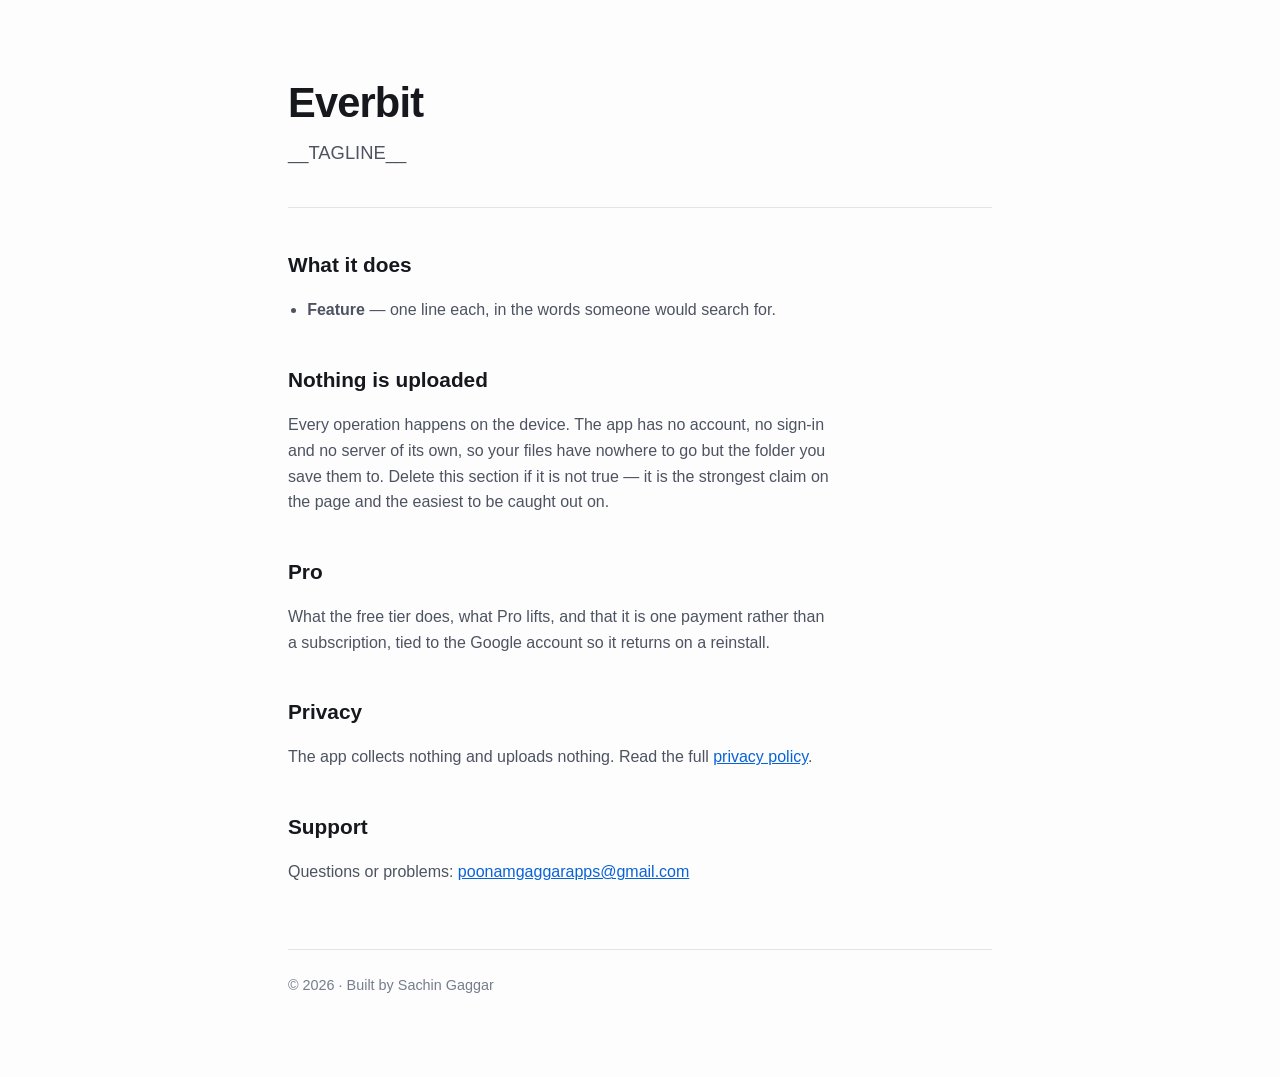
==== index.html @ 8eefffa6 "Scaffold Everbit site" ====
<!doctype html>
<html lang="en">
<head>
<meta charset="utf-8">
<meta name="viewport" content="width=device-width, initial-scale=1">
<title>Everbit</title>
<meta name="description" content="__TAGLINE__">
<style>
  :root { --ink:#16181d; --soft:#4d5361; --faint:#767d8d; --rule:#e2e4e9; --accent:#0a63d6; --paper:#fdfdfe; }
  @media (prefers-color-scheme: dark) {
    :root { --ink:#e7e9ef; --soft:#a6adbd; --faint:#7b8394; --rule:#2a2f39; --accent:#8ba2f5; --paper:#101216; }
  }
  * { box-sizing:border-box; }
  body { margin:0; padding:0 1.5rem 5rem; background:var(--paper); color:var(--ink);
         font:16px/1.6 -apple-system,BlinkMacSystemFont,"Segoe UI",Roboto,sans-serif; }
  .wrap { max-width:44rem; margin:0 auto; }
  header { padding:5rem 0 2.5rem; border-bottom:1px solid var(--rule); }
  h1 { font-size:2.6rem; line-height:1.1; margin:0 0 .75rem; letter-spacing:-.02em; }
  .lede { font-size:1.15rem; color:var(--soft); margin:0; max-width:34rem; }
  h2 { font-size:1.3rem; margin:2.5rem 0 .75rem; }
  p { color:var(--soft); max-width:34rem; }
  ul { color:var(--soft); max-width:34rem; padding-left:1.2rem; }
  li { margin:.4rem 0; }
  a { color:var(--accent); }
  footer { margin-top:4rem; padding-top:1.5rem; border-top:1px solid var(--rule);
           color:var(--faint); font-size:.9rem; }
</style>
</head>
<body>
<div class="wrap">
  <header>
    <h1>Everbit</h1>
    <p class="lede">__TAGLINE__</p>
  </header>

  <h2>What it does</h2>
  <ul>
    <li><strong>Feature</strong> — one line each, in the words someone would search for.</li>
  </ul>

  <h2>Nothing is uploaded</h2>
  <p>Every operation happens on the device. The app has no account, no sign-in
  and no server of its own, so your files have nowhere to go but the folder you
  save them to. Delete this section if it is not true — it is the strongest
  claim on the page and the easiest to be caught out on.</p>

  <h2>Pro</h2>
  <p>What the free tier does, what Pro lifts, and that it is one payment rather
  than a subscription, tied to the Google account so it returns on a reinstall.</p>

  <h2>Privacy</h2>
  <p>The app collects nothing and uploads nothing. Read the full <a href="privacy.html">privacy policy</a>.</p>

  <h2>Support</h2>
  <p>Questions or problems: <a href="mailto:poonamgaggarapps@gmail.com">poonamgaggarapps@gmail.com</a></p>

  <footer>© 2026 · Built by Sachin Gaggar</footer>
</div>
</body>
</html>
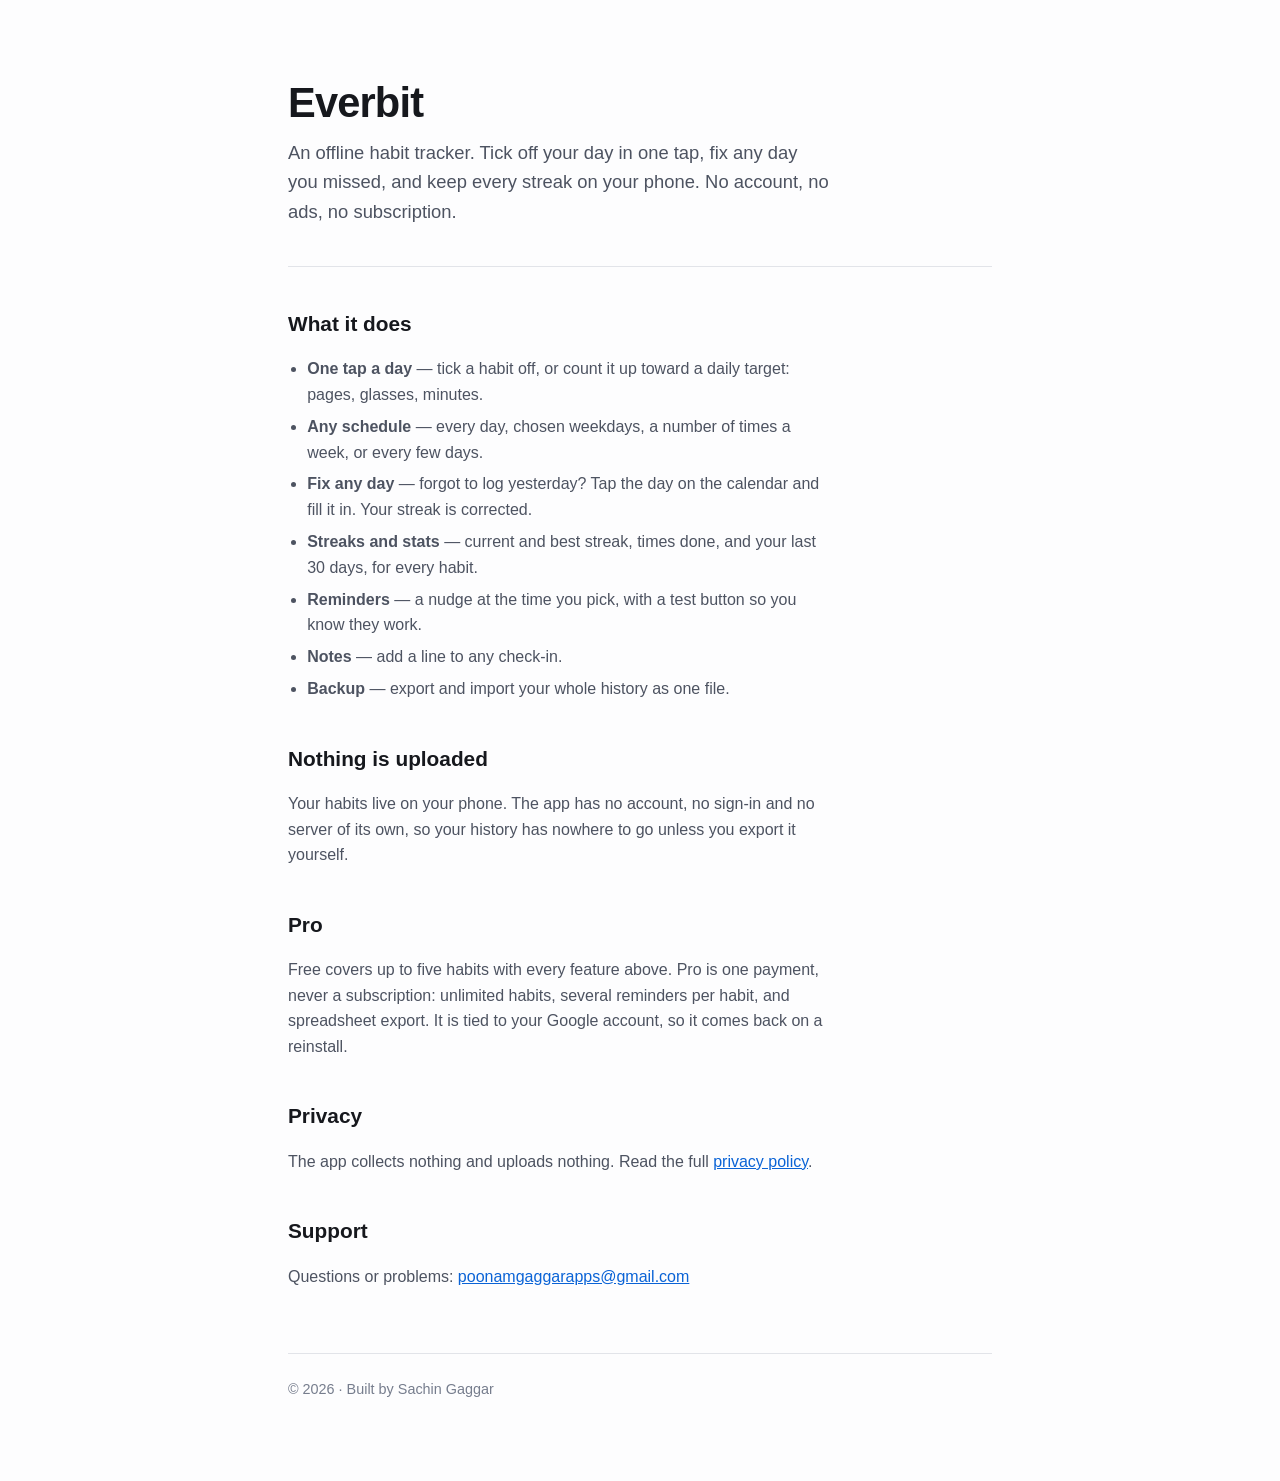
==== commit 7ce57113: "Everbit landing page and privacy policy" ====
--- a/index.html
+++ b/index.html
@@ -4,7 +4,7 @@
 <meta charset="utf-8">
 <meta name="viewport" content="width=device-width, initial-scale=1">
 <title>Everbit</title>
-<meta name="description" content="__TAGLINE__">
+<meta name="description" content="An offline habit tracker. Tick off your day in one tap, fix any day you missed, and keep every streak on your phone. No account, no ads, no subscription.">
 <style>
   :root { --ink:#16181d; --soft:#4d5361; --faint:#767d8d; --rule:#e2e4e9; --accent:#0a63d6; --paper:#fdfdfe; }
   @media (prefers-color-scheme: dark) {
@@ -30,23 +30,28 @@
 <div class="wrap">
   <header>
     <h1>Everbit</h1>
-    <p class="lede">__TAGLINE__</p>
+    <p class="lede">An offline habit tracker. Tick off your day in one tap, fix any day you missed, and keep every streak on your phone. No account, no ads, no subscription.</p>
   </header>
 
   <h2>What it does</h2>
   <ul>
-    <li><strong>Feature</strong> — one line each, in the words someone would search for.</li>
+    <li><strong>One tap a day</strong> — tick a habit off, or count it up toward a daily target: pages, glasses, minutes.</li>
+    <li><strong>Any schedule</strong> — every day, chosen weekdays, a number of times a week, or every few days.</li>
+    <li><strong>Fix any day</strong> — forgot to log yesterday? Tap the day on the calendar and fill it in. Your streak is corrected.</li>
+    <li><strong>Streaks and stats</strong> — current and best streak, times done, and your last 30 days, for every habit.</li>
+    <li><strong>Reminders</strong> — a nudge at the time you pick, with a test button so you know they work.</li>
+    <li><strong>Notes</strong> — add a line to any check-in.</li>
+    <li><strong>Backup</strong> — export and import your whole history as one file.</li>
   </ul>
 
   <h2>Nothing is uploaded</h2>
-  <p>Every operation happens on the device. The app has no account, no sign-in
-  and no server of its own, so your files have nowhere to go but the folder you
-  save them to. Delete this section if it is not true — it is the strongest
-  claim on the page and the easiest to be caught out on.</p>
+  <p>Your habits live on your phone. The app has no account, no sign-in and no
+  server of its own, so your history has nowhere to go unless you export it yourself.</p>
 
   <h2>Pro</h2>
-  <p>What the free tier does, what Pro lifts, and that it is one payment rather
-  than a subscription, tied to the Google account so it returns on a reinstall.</p>
+  <p>Free covers up to five habits with every feature above. Pro is one payment,
+  never a subscription: unlimited habits, several reminders per habit, and
+  spreadsheet export. It is tied to your Google account, so it comes back on a reinstall.</p>
 
   <h2>Privacy</h2>
   <p>The app collects nothing and uploads nothing. Read the full <a href="privacy.html">privacy policy</a>.</p>
